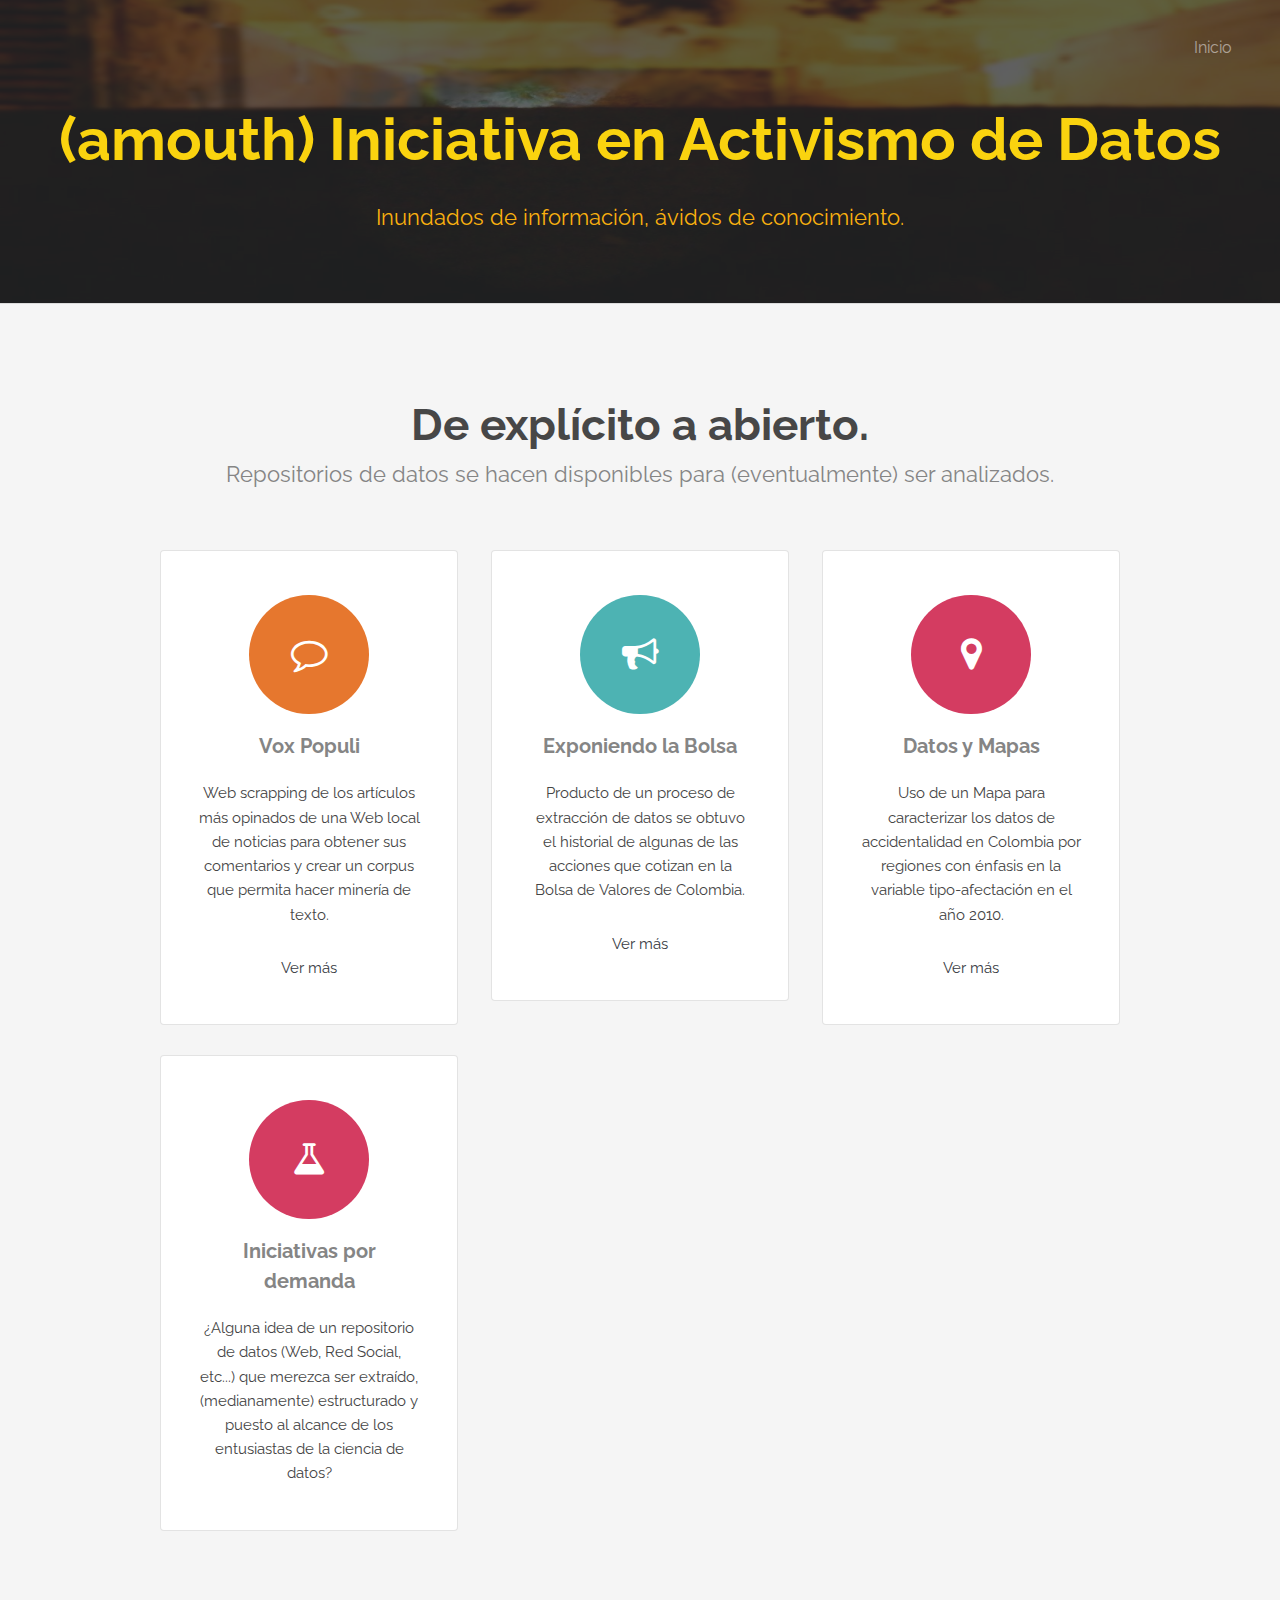
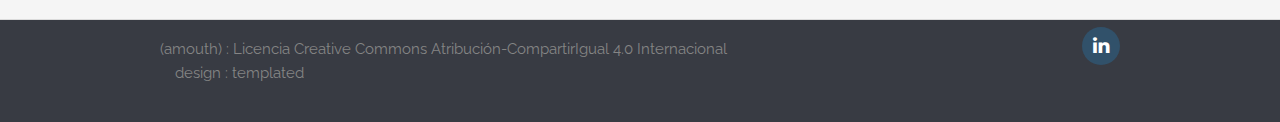
==== index.html @ d1584ab9 "third commit" ====
<!DOCTYPE html>
<!--
	Transit by TEMPLATED
	templated.co @templatedco
	Released for free under the Creative Commons Attribution 3.0 license (templated.co/license)
-->
<html lang="en">
	<head>
		<meta charset="UTF-8">
		<title>Iniciativa en Activismo de Datos</title>
		<meta http-equiv="content-type" content="text/html; charset=utf-8" />		
		<meta http-equiv="X-UA-Compatible" content="IE=edge,chrome=1" />
		<meta name="description" content="Iniciativa generadora de proyectos cuyo fin sean productos de datos abiertos (Open data)" />
		<meta name="keywords" content="" />
		<meta property="og:title" content="amouth - Iniciativa en Activismo de Datos"/>
		<meta property="og:image" content="/images/open_data.png"/>
		<meta property="og:url" content="http://amouth.insomnia247.nl"/>
		<meta property="og:description" content="Iniciativa generadora de proyectos cuyo fin sean productos de datos abiertos (Open data)"/>
		<meta name="twitter:card" content="summary"/>
		<meta name="twitter:url" content="http://amouth.insomnia247.nl"/>
		<meta name="twitter:title" content="Iniciativa Open Data (Datos abiertos)"/>
		<meta name="twitter:description" content="Iniciativa generadora de proyectos cuyo fin sean productos de datos abiertos (Open data)"/>
		<meta name="twitter:image" content="/images/open_data.png"/>		
		<!--[if lte IE 8]><script src="js/html5shiv.js"></script><![endif]-->
		<script src="js/jquery.min.js"></script>
		<script src="js/skel.min.js"></script>
		<script src="js/skel-layers.min.js"></script>
		<script src="js/init.js"></script>
		<script src="js/alert/lib/sweet-alert.min.js"></script>
		<link rel="stylesheet" type="text/css" href="js/alert/lib/sweet-alert.css"/>
		<noscript>
			<link rel="stylesheet" href="css/skel.css" />
			<link rel="stylesheet" href="css/style.css" />
			<link rel="stylesheet" href="css/style-xlarge.css" />
		</noscript>
		<script type="text/javascript">
			$(document).ready(function(){			 
				$('#boton').click(function(){				 
					$.post("mail.php", $("#mycontactform").serialize(),  function(data) { 
						swal({ title: "Atención", text: data, type: "info"});
						$("#mycontactform").trigger("reset");
					});				 
				});			 
			});
		</script>
	</head>
	<body class="landing">
		<!-- Header -->
			<header id="header">				
				<nav id="nav">
					<ul>
						<li><a href="index.html">Inicio</a></li>
						<!--li><a href="generic.html">Generic</a></li>
						<li><a href="elements.html">Elements</a></li>
						<li><a href="#" class="button special">Sign Up</a></li-->
					</ul>
				</nav>
			</header>
		<!-- Banner -->
			<section id="banner">
				<h2>(amouth) Iniciativa en Activismo de Datos</h2>
				<p>Inundados de informaci&oacute;n, &aacute;vidos de conocimiento.</p>				
			</section>

		<!-- One -->
			<section id="one" class="wrapper style1 special">
				<div class="container">
					<header class="major">
						<h2>De expl&iacute;cito a abierto.</h2>
						<p>Repositorios de datos se hacen disponibles para (eventualmente) ser analizados.</p>
					</header>
					<div class="row 150%">
						<div class="4u 12u$(medium)">
							<section class="box">
								<i class="icon big rounded color1 fa-comment-o"></i>
								<h3>Vox Populi</h3>
								<p>Web scrapping de los art&iacute;culos m&aacute;s opinados de una Web local de noticias para obtener sus comentarios y crear un corpus que permita hacer miner&iacute;a de texto.<br/></p>
								<p><a href="vox_populi.html">Ver m&aacute;s </a></p>
							</section>													
						</div>
						<div class="4u 12u$(medium)">
							<section class="box">
								<i class="icon big rounded color9 fa-bullhorn"></i>
								<h3>Exponiendo la Bolsa</h3>
								<p>Producto de un proceso de extracci&oacute;n de datos se obtuvo el historial de algunas de las acciones que cotizan en la Bolsa de Valores de Colombia.</p>
								<p><a href="bolsa_colombia.html">Ver m&aacute;s </a></p>
							</section>
						</div>						
						<div class="4u$ 12u$(medium)">
							<section class="box">
								<i class="icon big rounded color6 fa-map-marker"></i>
								<h3>Datos y Mapas</h3>
								<p>Uso de un Mapa para caracterizar los datos de accidentalidad en Colombia por regiones con &eacute;nfasis en la variable tipo-afectaci&oacute;n  en el año 2010.</p>	
								<p><a href="accidentes_2010.html">Ver m&aacute;s </a></p>							
							</section>
						</div>
						<div class="4u$ 12u$(medium)">
							<section class="box">
								<i class="icon big rounded color6 fa-flask"></i>
								<h3>Iniciativas por demanda</h3>
								<p>&iquest;Alguna idea de un repositorio de datos (Web, Red Social, etc...) que merezca ser extra&iacute;do, (medianamente) estructurado y puesto al alcance de los entusiastas de la ciencia de datos?</p>								
							</section>
						</div>
					</div>
				</div>
			</section>

					<footer id="footer">
				<div class="container">					
					<div class="row">
						<div class="8u 12u$(medium)">
							<ul class="copyright">
								<li>(amouth)&nbsp;:&nbsp;<a rel="license" href="http://creativecommons.org/licenses/by-sa/4.0/">Licencia Creative Commons Atribución-CompartirIgual 4.0 Internacional</a></li>
								<li>design&nbsp;:&nbsp;<a href="http://templated.co">templated</a></li>								
							</ul>
						</div>
						<div class="4u$ 12u$(medium)">
							<ul class="icons">								
								<li>
									<a class="icon rounded fa-linkedin" href="https://www.linkedin.com/in/amouth" target="_blank"><span class="label">LinkedIn</span></a>
								</li>
							</ul>
						</div>
					</div>
				</div>
			</footer>
			<script>
  (function(i,s,o,g,r,a,m){i['GoogleAnalyticsObject']=r;i[r]=i[r]||function(){
  (i[r].q=i[r].q||[]).push(arguments)},i[r].l=1*new Date();a=s.createElement(o),
  m=s.getElementsByTagName(o)[0];a.async=1;a.src=g;m.parentNode.insertBefore(a,m)
  })(window,document,'script','//www.google-analytics.com/analytics.js','ga');

  ga('create', 'UA-62756510-1', 'auto');
  ga('send', 'pageview');

</script>
	</body>
</html>
---- js/alert/lib/sweet-alert.css ----
.sweet-overlay{background-color:#000;-ms-filter:"progid:DXImageTransform.Microsoft.Alpha(Opacity=40)";background-color:rgba(0,0,0,.4);position:fixed;left:0;right:0;top:0;bottom:0;display:none;z-index:10000}.sweet-alert{background-color:#fff;font-family:'Open Sans','Helvetica Neue',Helvetica,Arial,sans-serif;width:478px;padding:17px;border-radius:5px;text-align:center;position:fixed;left:50%;top:50%;margin-left:-256px;margin-top:-200px;overflow:hidden;display:none;z-index:99999}@media all and (max-width:540px){.sweet-alert{width:auto;margin-left:0;margin-right:0;left:15px;right:15px}}.sweet-alert h2{color:#575757;font-size:30px;text-align:center;font-weight:600;text-transform:none;position:relative;margin:25px 0;padding:0;line-height:40px;display:block}.sweet-alert p{color:#797979;font-size:16px;font-weight:300;position:relative;text-align:inherit;float:none;margin:0;padding:0;line-height:normal}.sweet-alert button{background-color:#AEDEF4;color:#fff;border:none;box-shadow:none;font-size:17px;font-weight:500;-webkit-border-radius:4px;border-radius:5px;padding:10px 32px;margin:26px 5px 0;cursor:pointer}.sweet-alert button:focus{outline:0;box-shadow:0 0 2px rgba(128,179,235,.5),inset 0 0 0 1px rgba(0,0,0,.05)}.sweet-alert button:hover{background-color:#a1d9f2}.sweet-alert button:active{background-color:#81ccee}.sweet-alert button.cancel{background-color:#D0D0D0}.sweet-alert button.cancel:hover{background-color:#c8c8c8}.sweet-alert button.cancel:active{background-color:#b6b6b6}.sweet-alert button.cancel:focus{box-shadow:rgba(197,205,211,.8) 0 0 2px,rgba(0,0,0,.0470588) 0 0 0 1px inset!important}.sweet-alert button::-moz-focus-inner{border:0}.sweet-alert[data-has-cancel-button=false] button{box-shadow:none!important}.sweet-alert[data-has-confirm-button=false][data-has-cancel-button=false]{padding-bottom:40px}.sweet-alert .sa-icon{width:80px;height:80px;border:4px solid gray;-webkit-border-radius:40px;border-radius:50%;margin:20px auto;padding:0;position:relative;box-sizing:content-box}.sweet-alert .sa-icon.sa-error{border-color:#F27474}.sweet-alert .sa-icon.sa-error .sa-x-mark{position:relative;display:block}.sweet-alert .sa-icon.sa-error .sa-line{position:absolute;height:5px;width:47px;background-color:#F27474;display:block;top:37px;border-radius:2px}.sweet-alert .sa-icon.sa-error .sa-line.sa-left{-webkit-transform:rotate(45deg);transform:rotate(45deg);left:17px}.sweet-alert .sa-icon.sa-error .sa-line.sa-right{-webkit-transform:rotate(-45deg);transform:rotate(-45deg);right:16px}.sweet-alert .sa-icon.sa-warning{border-color:#F8BB86}.sweet-alert .sa-icon.sa-warning .sa-body{position:absolute;width:5px;height:47px;left:50%;top:10px;-webkit-border-radius:2px;border-radius:2px;margin-left:-2px;background-color:#F8BB86}.sweet-alert .sa-icon.sa-warning .sa-dot{position:absolute;width:7px;height:7px;-webkit-border-radius:50%;border-radius:50%;margin-left:-3px;left:50%;bottom:10px;background-color:#F8BB86}.sweet-alert .sa-icon.sa-info{border-color:#C9DAE1}.sweet-alert .sa-icon.sa-info::before{content:"";position:absolute;width:5px;height:29px;left:50%;bottom:17px;border-radius:2px;margin-left:-2px;background-color:#C9DAE1}.sweet-alert .sa-icon.sa-info::after{content:"";position:absolute;width:7px;height:7px;border-radius:50%;margin-left:-3px;top:19px;background-color:#C9DAE1}.sweet-alert .sa-icon.sa-success{border-color:#A5DC86}.sweet-alert .sa-icon.sa-success::after,.sweet-alert .sa-icon.sa-success::before{content:'';position:absolute;width:60px;height:120px;background:#fff;-webkit-transform:rotate(45deg);transform:rotate(45deg)}.sweet-alert .sa-icon.sa-success::before{-webkit-border-radius:120px 0 0 120px;border-radius:120px 0 0 120px;top:-7px;left:-33px;-webkit-transform:rotate(-45deg);transform:rotate(-45deg);-webkit-transform-origin:60px 60px;transform-origin:60px 60px}.sweet-alert .sa-icon.sa-success::after{-webkit-border-radius:0 120px 120px 0;border-radius:0 120px 120px 0;top:-11px;left:30px;-webkit-transform:rotate(-45deg);transform:rotate(-45deg);-webkit-transform-origin:0 60px;transform-origin:0 60px}.sweet-alert .sa-icon.sa-success .sa-placeholder{width:80px;height:80px;border:4px solid rgba(165,220,134,.2);-webkit-border-radius:40px;border-radius:50%;box-sizing:content-box;position:absolute;left:-4px;top:-4px;z-index:2}.sweet-alert .sa-icon.sa-success .sa-fix{width:5px;height:90px;background-color:#fff;position:absolute;left:28px;top:8px;z-index:1;-webkit-transform:rotate(-45deg);transform:rotate(-45deg)}.sweet-alert .sa-icon.sa-success .sa-line{height:5px;background-color:#A5DC86;display:block;border-radius:2px;position:absolute;z-index:2}.sweet-alert .sa-icon.sa-success .sa-line.sa-tip{width:25px;left:14px;top:46px;-webkit-transform:rotate(45deg);transform:rotate(45deg)}.sweet-alert .sa-icon.sa-success .sa-line.sa-long{width:47px;right:8px;top:38px;-webkit-transform:rotate(-45deg);transform:rotate(-45deg)}.sweet-alert .sa-icon.sa-custom{background-size:contain;border-radius:0;border:none;background-position:center center;background-repeat:no-repeat}@-webkit-keyframes showSweetAlert{0%{transform:scale(.7);-webkit-transform:scale(.7)}45%{transform:scale(1.05);-webkit-transform:scale(1.05)}80%{transform:scale(.95);-webkit-tranform:scale(.95)}100%{transform:scale(1);-webkit-transform:scale(1)}}@keyframes showSweetAlert{0%{transform:scale(.7);-webkit-transform:scale(.7)}45%{transform:scale(1.05);-webkit-transform:scale(1.05)}80%{transform:scale(.95);-webkit-tranform:scale(.95)}100%{transform:scale(1);-webkit-transform:scale(1)}}@-webkit-keyframes hideSweetAlert{0%{transform:scale(1);-webkit-transform:scale(1)}100%{transform:scale(.5);-webkit-transform:scale(.5)}}@keyframes hideSweetAlert{0%{transform:scale(1);-webkit-transform:scale(1)}100%{transform:scale(.5);-webkit-transform:scale(.5)}}.showSweetAlert{-webkit-animation:showSweetAlert .3s;animation:showSweetAlert .3s}.showSweetAlert[data-animation=none]{-webkit-animation:none;animation:none}.hideSweetAlert{-webkit-animation:hideSweetAlert .2s;animation:hideSweetAlert .2s}.hideSweetAlert[data-animation=none]{-webkit-animation:none;animation:none}@-webkit-keyframes animateSuccessTip{0%,54%{width:0;left:1px;top:19px}70%{width:50px;left:-8px;top:37px}84%{width:17px;left:21px;top:48px}100%{width:25px;left:14px;top:45px}}@keyframes animateSuccessTip{0%,54%{width:0;left:1px;top:19px}70%{width:50px;left:-8px;top:37px}84%{width:17px;left:21px;top:48px}100%{width:25px;left:14px;top:45px}}@-webkit-keyframes animateSuccessLong{0%,65%{width:0;right:46px;top:54px}84%{width:55px;right:0;top:35px}100%{width:47px;right:8px;top:38px}}@keyframes animateSuccessLong{0%,65%{width:0;right:46px;top:54px}84%{width:55px;right:0;top:35px}100%{width:47px;right:8px;top:38px}}@-webkit-keyframes rotatePlaceholder{0%,5%{transform:rotate(-45deg);-webkit-transform:rotate(-45deg)}100%,12%{transform:rotate(-405deg);-webkit-transform:rotate(-405deg)}}@keyframes rotatePlaceholder{0%,5%{transform:rotate(-45deg);-webkit-transform:rotate(-45deg)}100%,12%{transform:rotate(-405deg);-webkit-transform:rotate(-405deg)}}.animateSuccessTip{-webkit-animation:animateSuccessTip .75s;animation:animateSuccessTip .75s}.animateSuccessLong{-webkit-animation:animateSuccessLong .75s;animation:animateSuccessLong .75s}.sa-icon.sa-success.animate::after{-webkit-animation:rotatePlaceholder 4.25s ease-in;animation:rotatePlaceholder 4.25s ease-in}@-webkit-keyframes animateErrorIcon{0%{transform:rotateX(100deg);-webkit-transform:rotateX(100deg);opacity:0}100%{transform:rotateX(0deg);-webkit-transform:rotateX(0deg);opacity:1}}@keyframes animateErrorIcon{0%{transform:rotateX(100deg);-webkit-transform:rotateX(100deg);opacity:0}100%{transform:rotateX(0deg);-webkit-transform:rotateX(0deg);opacity:1}}.animateErrorIcon{-webkit-animation:animateErrorIcon .5s;animation:animateErrorIcon .5s}@-webkit-keyframes animateXMark{0%,50%{transform:scale(.4);-webkit-transform:scale(.4);margin-top:26px;opacity:0}80%{transform:scale(1.15);-webkit-transform:scale(1.15);margin-top:-6px}100%{transform:scale(1);-webkit-transform:scale(1);margin-top:0;opacity:1}}@keyframes animateXMark{0%,50%{transform:scale(.4);-webkit-transform:scale(.4);margin-top:26px;opacity:0}80%{transform:scale(1.15);-webkit-transform:scale(1.15);margin-top:-6px}100%{transform:scale(1);-webkit-transform:scale(1);margin-top:0;opacity:1}}.animateXMark{-webkit-animation:animateXMark .5s;animation:animateXMark .5s}@-webkit-keyframes pulseWarning{0%{border-color:#F8D486}100%{border-color:#F8BB86}}@keyframes pulseWarning{0%{border-color:#F8D486}100%{border-color:#F8BB86}}.pulseWarning{-webkit-animation:pulseWarning .75s infinite alternate;animation:pulseWarning .75s infinite alternate}@-webkit-keyframes pulseWarningIns{0%{background-color:#F8D486}100%{background-color:#F8BB86}}@keyframes pulseWarningIns{0%{background-color:#F8D486}100%{background-color:#F8BB86}}.pulseWarningIns{-webkit-animation:pulseWarningIns .75s infinite alternate;animation:pulseWarningIns .75s infinite alternate}
---- css/skel.css ----
/* Resets (http://meyerweb.com/eric/tools/css/reset/ | v2.0 | 20110126 | License: none (public domain)) */

	html,body,div,span,applet,object,iframe,h1,h2,h3,h4,h5,h6,p,blockquote,pre,a,abbr,acronym,address,big,cite,code,del,dfn,em,img,ins,kbd,q,s,samp,small,strike,strong,sub,sup,tt,var,b,u,i,center,dl,dt,dd,ol,ul,li,fieldset,form,label,legend,table,caption,tbody,tfoot,thead,tr,th,td,article,aside,canvas,details,embed,figure,figcaption,footer,header,hgroup,menu,nav,output,ruby,section,summary,time,mark,audio,video{margin:0;padding:0;border:0;font-size:100%;font:inherit;vertical-align:baseline;}article,aside,details,figcaption,figure,footer,header,hgroup,menu,nav,section{display:block;}body{line-height:1;}ol,ul{list-style:none;}blockquote,q{quotes:none;}blockquote:before,blockquote:after,q:before,q:after{content:'';content:none;}table{border-collapse:collapse;border-spacing:0;}body{-webkit-text-size-adjust:none}

/* Box Model */

	*, *:before, *:after {
		-moz-box-sizing: border-box;
		-webkit-box-sizing: border-box;
		box-sizing: border-box;
	}

/* Container */

	.container {
		margin-left: auto;
		margin-right: auto;

		/* width: (containers) */
		width: 1200px;
	}

	/* Modifiers */

		/* 125% */
			.container.\31 25\25 {
				width: 100%;

				/* max-width: (containers * 1.25) */
				max-width: 1500px;

				/* min-width: (containers) */
				min-width: 1200px;
			}

		/* 75% */
			.container.\37 5\25 {

				/* width: (containers * 0.75) */
				width: 900px;

			}

		/* 50% */
			.container.\35 0\25 {

				/* width: (containers * 0.50) */
				width: 600px;

			}

		/* 25% */
			.container.\32 5\25 {

				/* width: (containers * 0.25) */
				width: 300px;

			}

/* Grid */

	.row {
		border-bottom: solid 1px transparent;
	}

	.row > * {
		float: left;
	}

	.row:after, .row:before {
		content: '';
		display: block;
		clear: both;
		height: 0;
	}

	.row.uniform > * > :first-child {
		margin-top: 0;
	}

	.row.uniform > * > :last-child {
		margin-bottom: 0;
	}

	/* Gutters */

		/* Normal */

			.row > * {
				/* padding: (gutters.horizontal) 0 0 (gutters.vertical) */
				padding: 0 0 0 2em;
			}

			.row {
				/* margin: -(gutters.horizontal) 0 -1px -(gutters.vertical) */
				margin: 0 0 -1px -2em;
			}

			.row.uniform > * {
				/* padding: (gutters.vertical) 0 0 (gutters.vertical) */
				padding: 2em 0 0 2em;
			}

			.row.uniform {
				/* margin: -(gutters.vertical) 0 -1px -(gutters.vertical) */
				margin: -2em 0 -1px -2em;
			}

		/* 200% */

			.row.\32 00\25 > * {
				/* padding: (gutters.horizontal) 0 0 (gutters.vertical) */
				padding: 0 0 0 4em;
			}

			.row.\32 00\25 {
				/* margin: -(gutters.horizontal) 0 -1px -(gutters.vertical) */
				margin: 0 0 -1px -4em;
			}

			.row.uniform.\32 00\25 > * {
				/* padding: (gutters.vertical) 0 0 (gutters.vertical) */
				padding: 4em 0 0 4em;
			}

			.row.uniform.\32 00\25 {
				/* margin: -(gutters.vertical) 0 -1px -(gutters.vertical) */
				margin: -4em 0 -1px -4em;
			}

		/* 150% */

			.row.\31 50\25 > * {
				/* padding: (gutters.horizontal) 0 0 (gutters.vertical) */
				padding: 0 0 0 1.5em;
			}

			.row.\31 50\25 {
				/* margin: -(gutters.horizontal) 0 -1px -(gutters.vertical) */
				margin: 0 0 -1px -1.5em;
			}

			.row.uniform.\31 50\25 > * {
				/* padding: (gutters.vertical) 0 0 (gutters.vertical) */
				padding: 1.5em 0 0 1.5em;
			}

			.row.uniform.\31 50\25 {
				/* margin: -(gutters.vertical) 0 -1px -(gutters.vertical) */
				margin: -1.5em 0 -1px -1.5em;
			}

		/* 50% */

			.row.\35 0\25 > * {
				/* padding: (gutters.horizontal) 0 0 (gutters.vertical) */
				padding: 0 0 0 1em;
			}

			.row.\35 0\25 {
				/* margin: -(gutters.horizontal) 0 -1px -(gutters.vertical) */
				margin: 0 0 -1px -1em;
			}

			.row.uniform.\35 0\25 > * {
				/* padding: (gutters.vertical) 0 0 (gutters.vertical) */
				padding: 1em 0 0 1em;
			}

			.row.uniform.\35 0\25 {
				/* margin: -(gutters.vertical) 0 -1px -(gutters.vertical) */
				margin: -1em 0 -1px -1em;
			}

		/* 25% */

			.row.\32 5\25 > * {
				/* padding: (gutters.horizontal) 0 0 (gutters.vertical) */
				padding: 0 0 0 0.5em;
			}

			.row.\32 5\25 {
				/* margin: -(gutters.horizontal) 0 -1px -(gutters.vertical) */
				margin: 0 0 -1px -0.5em;
			}

			.row.uniform.\32 5\25 > * {
				/* padding: (gutters.vertical) 0 0 (gutters.vertical) */
				padding: 0.5em 0 0 0.5em;
			}

			.row.uniform.\32 5\25 {
				/* margin: -(gutters.vertical) 0 -1px -(gutters.vertical) */
				margin: -0.5em 0 -1px -0.5em;
			}

		/* 0% */

			.row.\30 \25 > * {
				padding: 0;
			}

			.row.\30 \25 {
				margin: 0 0 -1px 0;
			}

	/* Cells */

		.\31 2u, .\31 2u\24 { width: 100%; clear: none; margin-left: 0; }
		.\31 1u, .\31 1u\24 { width: 91.6666666667%; clear: none; margin-left: 0; }
		.\31 0u, .\31 0u\24 { width: 83.3333333333%; clear: none; margin-left: 0; }
		.\39 u, .\39 u\24 { width: 75%; clear: none; margin-left: 0; }
		.\38 u, .\38 u\24 { width: 66.6666666667%; clear: none; margin-left: 0; }
		.\37 u, .\37 u\24 { width: 58.3333333333%; clear: none; margin-left: 0; }
		.\36 u, .\36 u\24 { width: 50%; clear: none; margin-left: 0; }
		.\35 u, .\35 u\24 { width: 41.6666666667%; clear: none; margin-left: 0; }
		.\34 u, .\34 u\24 { width: 33.3333333333%; clear: none; margin-left: 0; }
		.\33 u, .\33 u\24 { width: 25%; clear: none; margin-left: 0; }
		.\32 u, .\32 u\24 { width: 16.6666666667%; clear: none; margin-left: 0; }
		.\31 u, .\31 u\24 { width: 8.3333333333%; clear: none; margin-left: 0; }

		.\31 2u\24 + *,
		.\31 1u\24 + *,
		.\31 0u\24 + *,
		.\39 u\24 + *,
		.\38 u\24 + *,
		.\37 u\24 + *,
		.\36 u\24 + *,
		.\35 u\24 + *,
		.\34 u\24 + *,
		.\33 u\24 + *,
		.\32 u\24 + *,
		.\31 u\24 + * {
			clear: left;
		}

		.\-11u { margin-left: 91.6666666667% }
		.\-10u { margin-left: 83.3333333333% }
		.\-9u { margin-left: 75% }
		.\-8u { margin-left: 66.6666666667% }
		.\-7u { margin-left: 58.3333333333% }
		.\-6u { margin-left: 50% }
		.\-5u { margin-left: 41.6666666667% }
		.\-4u { margin-left: 33.3333333333% }
		.\-3u { margin-left: 25% }
		.\-2u { margin-left: 16.6666666667% }
		.\-1u { margin-left: 8.3333333333% }
---- css/style.css ----
@charset "UTF-8";
@import url(font-awesome.min.css);
@import url(http://fonts.googleapis.com/css?family=Raleway:700,400);

/*
	Transit by TEMPLATED
	templated.co @templatedco
	Released for free under the Creative Commons Attribution 3.0 license (templated.co/license)
*/

/* Basic */

	body {
		background: #fff;
	}

		body.is-loading *, body.is-loading *:before, body.is-loading *:after {
			-moz-animation: none !important;
			-webkit-animation: none !important;
			-o-animation: none !important;
			-ms-animation: none !important;
			animation: none !important;
			-moz-transition: none !important;
			-webkit-transition: none !important;
			-o-transition: none !important;
			-ms-transition: none !important;
			transition: none !important;
		}

	body, input, select, textarea {
		color: #444;
		font-family: "Raleway", Helvetica, sans-serif;
		font-size: 13pt;
		font-weight: 400;
		line-height: 1.65em;
	}

	a {
		color: #383b43;
		text-decoration: none;
	}

		a:active, a:hover {
			text-decoration: underline;
		}

	strong, b {
		color: #474747;
		font-weight: 700;
	}

	em, i {
		font-style: italic;
	}

	p {
		margin: 0 0 2em 0;
	}

	h1, h2, h3, h4, h5, h6 {
		color: #474747;
		font-weight: 700;
		line-height: 1em;
		margin: 0 0 1em 0;
	}

		h1 a, h2 a, h3 a, h4 a, h5 a, h6 a {
			color: inherit;
			text-decoration: none;
		}

	h2 {
		font-size: 1.75em;
		line-height: 1.5em;
	}

	h3 {
		font-size: 1.35em;
		line-height: 1.5em;
	}

	h4 {
		font-size: 1.1em;
		line-height: 1.5em;
	}

	h5 {
		font-size: 0.9em;
		line-height: 1.5em;
	}

	h6 {
		font-size: 0.7em;
		line-height: 1.5em;
	}

	sub {
		font-size: 0.8em;
		position: relative;
		top: 0.5em;
	}

	sup {
		font-size: 0.8em;
		position: relative;
		top: -0.5em;
	}

	hr {
		border: 0;
		border-bottom: solid 1px rgba(144, 144, 144, 0.25);
		margin: 2em 0;
	}

		hr.major {
			margin: 3em 0;
		}

	blockquote {
		border-left: solid 4px rgba(144, 144, 144, 0.25);
		font-style: italic;
		margin: 0 0 2em 0;
		padding: 0.5em 0 0.5em 2em;
	}

	code {
		background: rgba(144, 144, 144, 0.075);
		border-radius: 4px;
		border: solid 1px rgba(144, 144, 144, 0.25);
		font-family: "Courier New", monospace;
		font-size: 0.9em;
		margin: 0 0.25em;
		padding: 0.25em 0.65em;
	}

	pre {
		-webkit-overflow-scrolling: touch;
		font-family: "Courier New", monospace;
		font-size: 0.9em;
		margin: 0 0 2em 0;
	}

		pre code {
			display: block;
			line-height: 1.75em;
			padding: 1em 1.5em;
			overflow-x: auto;
		}

	.align-left {
		text-align: left;
	}

	.align-center {
		text-align: center;
	}

	.align-right {
		text-align: right;
	}

/* Section/Article */

	section.special, article.special {
		text-align: center;
	}

	header p {
		color: #858585;
		position: relative;
		margin: 0 0 1.5em 0;
	}

	header h2 + p {
		font-size: 1.25em;
		margin-top: -1em;
		line-height: 1.5em;
	}

	header h3 + p {
		font-size: 1.1em;
		margin-top: -0.8em;
		line-height: 1.5em;
	}

	header h4 + p,
	header h5 + p,
	header h6 + p {
		font-size: 0.9em;
		margin-top: -0.6em;
		line-height: 1.5em;
	}

	header.major {
		text-align: center;
		margin-bottom: 4em;
	}

		header.major h2 {
			font-size: 3em;
			margin-bottom: 0.5em;
		}

		header.major p {
			font-size: 1.5em;
		}

/* Form */

	form {
		margin: 0 0 2em 0;
	}

	label {
		color: #474747;
		display: block;
		font-size: 0.9em;
		font-weight: 700;
		margin: 0 0 1em 0;
	}

	input[type="text"],
	input[type="password"],
	input[type="email"],
	select,
	textarea {
		-moz-appearance: none;
		-webkit-appearance: none;
		-o-appearance: none;
		-ms-appearance: none;
		appearance: none;
		background: rgba(144, 144, 144, 0.075);
		border-radius: 4px;
		border: none;
		color: inherit;
		display: block;
		outline: 0;
		padding: 0 1em;
		text-decoration: none;
		width: 100%;
	}

		input[type="text"]:invalid,
		input[type="password"]:invalid,
		input[type="email"]:invalid,
		select:invalid,
		textarea:invalid {
			box-shadow: none;
		}

		input[type="text"]:focus,
		input[type="password"]:focus,
		input[type="email"]:focus,
		select:focus,
		textarea:focus {
			border-color: #383b43;
			box-shadow: 0 0 0 1px #383b43;
		}

	.select-wrapper {
		text-decoration: none;
		display: block;
		position: relative;
	}

		.select-wrapper:before {
			content: "";
			-moz-osx-font-smoothing: grayscale;
			-webkit-font-smoothing: antialiased;
			font-family: FontAwesome;
			font-style: normal;
			font-weight: normal;
			text-transform: none !important;
		}

		.select-wrapper:before {
			color: rgba(144, 144, 144, 0.25);
			display: block;
			height: 2.75em;
			line-height: 2.75em;
			pointer-events: none;
			position: absolute;
			right: 0;
			text-align: center;
			top: 0;
			width: 2.75em;
		}

		.select-wrapper select::-ms-expand {
			display: none;
		}

	input[type="text"],
	input[type="password"],
	input[type="email"],
	select {
		height: 2.75em;
	}

	textarea {
		padding: 0.75em 1em;
	}

	input[type="checkbox"],
	input[type="radio"] {
		-moz-appearance: none;
		-webkit-appearance: none;
		-o-appearance: none;
		-ms-appearance: none;
		appearance: none;
		display: block;
		float: left;
		margin-right: -2em;
		opacity: 0;
		width: 1em;
		z-index: -1;
	}

		input[type="checkbox"] + label,
		input[type="radio"] + label {
			text-decoration: none;
			color: #444;
			cursor: pointer;
			display: inline-block;
			font-size: 1em;
			font-weight: 400;
			padding-left: 2.4em;
			padding-right: 0.75em;
			position: relative;
		}

			input[type="checkbox"] + label:before,
			input[type="radio"] + label:before {
				-moz-osx-font-smoothing: grayscale;
				-webkit-font-smoothing: antialiased;
				font-family: FontAwesome;
				font-style: normal;
				font-weight: normal;
				text-transform: none !important;
			}

			input[type="checkbox"] + label:before,
			input[type="radio"] + label:before {
				background: rgba(144, 144, 144, 0.075);
				border-radius: 4px;
				border: solid 1px rgba(144, 144, 144, 0.25);
				content: '';
				display: inline-block;
				height: 1.65em;
				left: 0;
				line-height: 1.58125em;
				position: absolute;
				text-align: center;
				top: 0;
				width: 1.65em;
			}

		input[type="checkbox"]:checked + label:before,
		input[type="radio"]:checked + label:before {
			background: #3cadd4;
			border-color: #3cadd4;
			color: #ffffff;
			content: '\f00c';
		}

		input[type="checkbox"]:focus + label:before,
		input[type="radio"]:focus + label:before {
			border-color: #383b43;
			box-shadow: 0 0 0 1px #383b43;
		}

	input[type="checkbox"] + label:before {
		border-radius: 4px;
	}

	input[type="radio"] + label:before {
		border-radius: 100%;
	}

	::-webkit-input-placeholder {
		color: #858585 !important;
		opacity: 1.0;
	}

	:-moz-placeholder {
		color: #858585 !important;
		opacity: 1.0;
	}

	::-moz-placeholder {
		color: #858585 !important;
		opacity: 1.0;
	}

	:-ms-input-placeholder {
		color: #858585 !important;
		opacity: 1.0;
	}

	.formerize-placeholder {
		color: #858585 !important;
		opacity: 1.0;
	}

/* Box */

	.box {
		border-radius: 4px;
		border: solid 1px rgba(144, 144, 144, 0.25);
		margin-bottom: 2em;
		padding: 1.5em;
	}

		.box > :last-child,
		.box > :last-child > :last-child,
		.box > :last-child > :last-child > :last-child {
			margin-bottom: 0;
		}

		.box.alt {
			border: 0;
			border-radius: 0;
			padding: 0;
		}

/* Icon */

	.icon {
		text-decoration: none;
		border-bottom: none;
		position: relative;
	}

		.icon:before {
			-moz-osx-font-smoothing: grayscale;
			-webkit-font-smoothing: antialiased;
			font-family: FontAwesome;
			font-style: normal;
			font-weight: normal;
			text-transform: none !important;
		}

		.icon:active, .icon:hover {
			text-decoration: none;
		}

		.icon > .label {
			display: none;
		}

		.icon.rounded {
			background-color: #383b43;
			border-radius: 100%;
			color: #ffffff;
			display: inline-block;
			height: 3.25em;
			line-height: 3.25em;
			text-align: center;
			width: 3.25em;
		}

			.icon.rounded.big {
				font-size: 2.5em;
				margin-bottom: 0.5em;
			}

			.icon.rounded.color1 {
				background-color: #E6772E;
			}

			.icon.rounded.color2 {
				background-color: #3c61d4;
			}

			.icon.rounded.color3 {
				background-color: #633cd4;
			}

			.icon.rounded.color4 {
				background-color: #af3cd4;
			}

			.icon.rounded.color5 {
				background-color: #d43cad;
			}

			.icon.rounded.color6 {
				background-color: #d43c61;
			}

			.icon.rounded.color7 {
				background-color: #d4633c;
			}

			.icon.rounded.color8 {
				background-color: #d4af3c;
			}

			.icon.rounded.color9 {
				background-color: #4DB3B3;
			}

			.icon.rounded.color10 {
				background-color: #61d43c;
			}

			.icon.rounded.fa-twitter {
				background-color: #2daae4;
			}

			.icon.rounded.fa-facebook {
				background-color: #39599f;
			}

			.icon.rounded.fa-google-plus {
				background-color: #c91e1f;
			}

			.icon.rounded.fa-dribbble {
				background-color: #c4376b;
			}

			.icon.rounded.fa-tumblr, .icon.rounded.fa-linkedin {
				background-color: #31516a;
			}

			.icon.rounded.fa-rss {
				background-color: #f2600b;
			}

/* Image */

	.image {
		border-radius: 4px;
		border: 0;
		display: inline-block;
		position: relative;
	}

		.image img {
			border-radius: 4px;
			display: block;
		}

		.image.left {
			float: left;
			padding: 0 1.5em 1em 0;
			top: 0.25em;
		}

		.image.right {
			float: right;
			padding: 0 0 1em 1.5em;
			top: 0.25em;
		}

		.image.left, .image.right {
			max-width: 40%;
		}

			.image.left img, .image.right img {
				width: 100%;
			}

		.image.fit {
			display: block;
			margin: 0 0 2em 0;
			width: 100%;
		}

			.image.fit img {
				width: 100%;
			}

/* List */

	ol {
		list-style: decimal;
		margin: 0 0 2em 0;
		padding-left: 1.25em;
	}

		ol li {
			padding-left: 0.25em;
		}

	ul {
		list-style: disc;
		margin: 0 0 2em 0;
		padding-left: 1em;
	}

		ul li {
			padding-left: 0.5em;
		}

		ul.alt {
			list-style: none;
			padding-left: 0;
		}

			ul.alt li {
				border-top: solid 1px rgba(144, 144, 144, 0.25);
				padding: 0.5em 0;
			}

				ul.alt li:first-child {
					border-top: 0;
					padding-top: 0;
				}

		ul.unstyled {
			list-style: none;
			padding-left: 0;
		}

			ul.unstyled li {
				padding: 0.4em 0;
			}

		ul.icons {
			cursor: default;
			list-style: none;
			padding-left: 0;
		}

			ul.icons li {
				display: inline-block;
				padding: 0 1em 0 0;
			}

				ul.icons li:last-child {
					padding-right: 0;
				}

				ul.icons li .icon:before {
					font-size: 2em;
				}

		ul.actions {
			cursor: default;
			list-style: none;
			padding-left: 0;
		}

			ul.actions li {
				display: inline-block;
				padding: 0 1em 0 0;
				vertical-align: middle;
			}

				ul.actions li:last-child {
					padding-right: 0;
				}

			ul.actions.small li {
				padding: 0 0.5em 0 0;
			}

			ul.actions.vertical li {
				display: block;
				padding: 1em 0 0 0;
			}

				ul.actions.vertical li:first-child {
					padding-top: 0;
				}

				ul.actions.vertical li > * {
					margin-bottom: 0;
				}

			ul.actions.vertical.small li {
				padding: 0.5em 0 0 0;
			}

				ul.actions.vertical.small li:first-child {
					padding-top: 0;
				}

			ul.actions.fit {
				display: table;
				margin-left: -1em;
				padding: 0;
				table-layout: fixed;
				width: calc(100% + 1em);
			}

				ul.actions.fit li {
					display: table-cell;
					padding: 0 0 0 1em;
				}

					ul.actions.fit li > * {
						margin-bottom: 0;
					}

				ul.actions.fit.small {
					margin-left: -0.5em;
					width: calc(100% + 0.5em);
				}

					ul.actions.fit.small li {
						padding: 0 0 0 0.5em;
					}

	dl {
		margin: 0 0 2em 0;
	}

/* Table */

	.table-wrapper {
		-webkit-overflow-scrolling: touch;
		overflow-x: auto;
	}

	table {
		margin: 0 0 2em 0;
		width: 100%;
	}

		table tbody tr {
			border: solid 1px rgba(144, 144, 144, 0.25);
			border-left: 0;
			border-right: 0;
		}

			table tbody tr:nth-child(2n + 1) {
				background-color: rgba(144, 144, 144, 0.075);
			}

		table td {
			padding: 0.75em 0.75em;
		}

		table th {
			color: #474747;
			font-size: 0.9em;
			font-weight: 700;
			padding: 0 0.75em 0.75em 0.75em;
			text-align: left;
		}

		table thead {
			border-bottom: solid 2px rgba(144, 144, 144, 0.25);
		}

		table tfoot {
			border-top: solid 2px rgba(144, 144, 144, 0.25);
		}

		table.alt {
			border-collapse: separate;
		}

			table.alt tbody tr td {
				border: solid 1px rgba(144, 144, 144, 0.25);
				border-left-width: 0;
				border-top-width: 0;
			}

				table.alt tbody tr td:first-child {
					border-left-width: 1px;
				}

			table.alt tbody tr:first-child td {
				border-top-width: 1px;
			}

			table.alt thead {
				border-bottom: 0;
			}

			table.alt tfoot {
				border-top: 0;
			}

/* Button */

	input[type="submit"],
	input[type="reset"],
	input[type="button"],
	.button {
		-moz-appearance: none;
		-webkit-appearance: none;
		-o-appearance: none;
		-ms-appearance: none;
		appearance: none;
		-moz-transition: background-color 0.2s ease-in-out, color 0.2s ease-in-out;
		-webkit-transition: background-color 0.2s ease-in-out, color 0.2s ease-in-out;
		-o-transition: background-color 0.2s ease-in-out, color 0.2s ease-in-out;
		-ms-transition: background-color 0.2s ease-in-out, color 0.2s ease-in-out;
		transition: background-color 0.2s ease-in-out, color 0.2s ease-in-out;
		background-color: #3cadd4;
		border-radius: 30px;
		border: 0;
		color: #ffffff !important;
		cursor: pointer;
		display: inline-block;
		font-weight: 400;
		height: 2.85em;
		line-height: 2.95em;
		padding: 0 2em;
		text-align: center;
		text-decoration: none;
		white-space: nowrap;
	}

		input[type="submit"]:hover,
		input[type="reset"]:hover,
		input[type="button"]:hover,
		.button:hover {
			background-color: #51b6d9;
			text-decoration: none;
		}

		input[type="submit"]:active,
		input[type="reset"]:active,
		input[type="button"]:active,
		.button:active {
			background-color: #2da2ca;
			text-decoration: none;
		}

		input[type="submit"].icon,
		input[type="reset"].icon,
		input[type="button"].icon,
		.button.icon {
			padding-left: 1.35em;
		}

			input[type="submit"].icon:before,
			input[type="reset"].icon:before,
			input[type="button"].icon:before,
			.button.icon:before {
				margin-right: 0.5em;
			}

		input[type="submit"].fit,
		input[type="reset"].fit,
		input[type="button"].fit,
		.button.fit {
			display: block;
			margin: 0 0 1em 0;
			width: 100%;
		}

		input[type="submit"].small,
		input[type="reset"].small,
		input[type="button"].small,
		.button.small {
			font-size: 0.8em;
		}

		input[type="submit"].big,
		input[type="reset"].big,
		input[type="button"].big,
		.button.big {
			font-size: 1.35em;
		}

		input[type="submit"].alt,
		input[type="reset"].alt,
		input[type="button"].alt,
		.button.alt {
			background-color: transparent;
			box-shadow: inset 0 0 0 2px rgba(144, 144, 144, 0.25);
			color: #474747 !important;
		}

			input[type="submit"].alt:hover,
			input[type="reset"].alt:hover,
			input[type="button"].alt:hover,
			.button.alt:hover {
				background-color: rgba(144, 144, 144, 0.075);
			}

			input[type="submit"].alt:active,
			input[type="reset"].alt:active,
			input[type="button"].alt:active,
			.button.alt:active {
				background-color: rgba(144, 144, 144, 0.2);
			}

			input[type="submit"].alt.icon:before,
			input[type="reset"].alt.icon:before,
			input[type="button"].alt.icon:before,
			.button.alt.icon:before {
				color: #858585;
			}

		input[type="submit"].special,
		input[type="reset"].special,
		input[type="button"].special,
		.button.special {
			background-color: #383b43;
			color: #ffffff !important;
		}

			input[type="submit"].special:hover,
			input[type="reset"].special:hover,
			input[type="button"].special:hover,
			.button.special:hover {
				background-color: #444751;
			}

			input[type="submit"].special:active,
			input[type="reset"].special:active,
			input[type="button"].special:active,
			.button.special:active {
				background-color: #2c2f35;
			}

		input[type="submit"].disabled, input[type="submit"]:disabled,
		input[type="reset"].disabled,
		input[type="reset"]:disabled,
		input[type="button"].disabled,
		input[type="button"]:disabled,
		.button.disabled,
		.button:disabled {
			background-color: #444 !important;
			box-shadow: inset 0 -0.15em 0 0 rgba(0, 0, 0, 0.15);
			color: #fff !important;
			cursor: default;
			opacity: 0.25;
		}

/* Header */

	body.landing #header {
		background-color: transparent;
		left: 0;
		position: absolute;
		top: 0;
	}

		body.landing #header nav a {
			color: rgba(255, 255, 255, 0.5);
		}

	#header {
		background-color: #383b43;
		color: #ffffff;
		cursor: default;
		font-size: 1.1em;
		height: 6em;
		line-height: 6em;
		width: 100%;
		z-index: 10000;
	}

		#header h1 {
			color: #ffffff;
			height: inherit;
			left: 3em;
			line-height: inherit;
			margin: 0;
			padding: 0;
			position: absolute;
		}

			#header h1 a {
				font-size: 1.25em;
			}

		#header nav {
			height: inherit;
			line-height: inherit;
			position: absolute;
			right: 3em;
			vertical-align: middle;
		}

			#header nav > ul {
				list-style: none;
				margin: 0;
				padding-left: 0;
			}

				#header nav > ul > li {
					border-radius: 4px;
					display: inline-block;
					margin-left: 2em;
					padding-left: 0;
				}

					#header nav > ul > li a {
						-moz-transition: color 0.2s ease-in-out;
						-webkit-transition: color 0.2s ease-in-out;
						-o-transition: color 0.2s ease-in-out;
						-ms-transition: color 0.2s ease-in-out;
						transition: color 0.2s ease-in-out;
						color: #cdced0;
						display: inline-block;
						text-decoration: none;
					}

						#header nav > ul > li a:active, #header nav > ul > li a:hover {
							color: #ffffff;
						}

					#header nav > ul > li:first-child {
						margin-left: 0;
					}

					#header nav > ul > li .button {
						background-color: #fff;
						color: #444 !important;
						height: 2.25em;
						line-height: 2.25em;
						margin-bottom: 0;
						padding: 0 1em;
						position: relative;
						top: -0.075em;
						vertical-align: middle;
					}

		#header .container {
			position: relative;
		}

			#header .container h1 {
				left: 0;
			}

			#header .container nav {
				right: 0;
			}

/* Banner */

	#banner {
		background-image: url(../images/dark_tint.png), url(../images/1680.jpg);
		background-position: center center;
		background-size: cover;
		color: #FAB00F;
		padding: 7em 0em 5em;
		text-align: center;
	}

		#banner :last-child {
			margin-bottom: 0;
		}

		#banner h2 {
			color: #FAD30F;
			font-size: 4em;
			line-height: 1.25em;
			margin: 0 0 0.5em 0;
			padding: 0;
		}

		#banner p {
			font-size: 1.5em;
			margin-bottom: 1.75em;
		}

/* Wrapper */

	.wrapper {
		padding: 6em 0em 4em;
		/* Style 1 Wrapper */
		/* Style 2 Wrapper */
		/* Style 3 Wrapper */
	}

		.wrapper.style1 {
			background-color: #F5F5F5;
			border-bottom: 1px solid rgba(144, 144, 144, 0.25);
			border-top: 1px solid rgba(144, 144, 144, 0.25);
		}

			.wrapper.style1 .box {
				background-color: #fff;
				padding: 3em 2.5em;
			}

				.wrapper.style1 .box h2, .wrapper.style1 .box h3, .wrapper.style1 .box h4, .wrapper.style1 .box h5, .wrapper.style1 .box h6 {
					color: #858585;
				}

		.wrapper.style2 .profiles {
			border-bottom: 1px solid rgba(144, 144, 144, 0.25);
			border-top: 1px solid rgba(144, 144, 144, 0.25);
			margin-bottom: 4em;
			padding-top: 4em;
		}

		.wrapper.style2 .profile {
			margin-bottom: 2em;
			text-align: left;
		}

			.wrapper.style2 .profile img {
				border-radius: 50%;
				float: left;
				margin-bottom: 1em;
				margin-right: 1em;
			}

			.wrapper.style2 .profile h4 {
				margin-bottom: 0;
				margin-top: 1em;
			}

		.wrapper.style2 footer {
			margin-left: auto;
			margin-right: auto;
			width: 70%;
		}

			.wrapper.style2 footer p {
				margin-bottom: 3em;
			}

		.wrapper.style3 {
			background-color: #F2C249;
			color: #ffffff;
		}

			.wrapper.style3 h2, .wrapper.style3 h3, .wrapper.style3 p {
				color: #ffffff;
			}

			.wrapper.style3 input[type="text"],
			.wrapper.style3 input[type="password"],
			.wrapper.style3 input[type="email"],
			.wrapper.style3 select,
			.wrapper.style3 textarea {
				background-color: #fff;
				color: #444;
			}

/* Footer */

	#footer {
		background: #383b43;
		padding: 0.50em 0em 0.50em;
	}

		#footer h2, #footer h3, #footer h4 {
			color: #ffffff;
		}

		#footer p, #footer a, #footer li {
			color: #cdced0;
		}

		#footer .links {
			border-bottom: 1px solid rgba(144, 144, 144, 0.25);
			margin-bottom: 4em;
			padding-bottom: 1em;
		}

		#footer .copyright {
			margin-top: 0.65em;
			padding: 0;
		}

			#footer .copyright li {
				color: #858585;
				display: inline-block;
				list-style: none;
				margin-left: 0.5em;
				padding-left: 0.5em;
			}

				#footer .copyright li:first-child {
					margin-left: 0;
					padding-left: 0;
				}

			#footer .copyright a {
				color: #858585;
			}

		#footer .icons {
			text-align: right;
		}

		#footer a.icon {
			color: #ffffff;
			font-size: 0.65em;
			height: 4em;
			line-height: 4em;
			width: 4em;
			cursor: pointer;
		}

/* Grid Demo */

	.grid-demo {
		display: block;
		margin: 0 0 2em 0;
	}

		.grid-demo span {
			background: #8d93a0;
			border-radius: 4px;
			color: rgba(0, 0, 0, 0.25);
			display: block;
			font-weight: 700;
			height: 2.75em;
			line-height: 2.75em;
			text-align: center;
		}

		.grid-demo .row.flush > div span {
			border-radius: 0;
		}

		.grid-demo .row.flush > div:first-child span {
			border-radius: 4px 0 0 4px;
		}

		.grid-demo .row.flush > div:last-child span {
			border-radius: 0 4px 4px 0;
		}
		
		/*grsaphosc*/
		
		.axis text {
  font: 12px sans-serif;
}

.axis path,
.axis line {
  fill: none;
  stroke: #000;
  shape-rendering: crispEdges;
}

.bar_causa {
  fill: #E0834C;
  fill-opacity: .9;
}

.bar_indi {
  fill: #E76518;
  fill-opacity: .9;
}

.bar_efec {
  fill: #D5560A;
  fill-opacity: .9;
}

.y.axis path {
  display: none;
}

label {
  position: absolute;
  top: 10px;
  right: 10px;
}

/*heat*/
rect.bordered {
        stroke: #E6E6E6;
        stroke-width:2px;   
      }

      text.mono {
        font-size: 9pt;
        font-family: Consolas, courier;
        fill: #aaa;
      }

      text.axis-workweek {
        fill: #000;
      }

      text.axis-worktime {
        fill: #000;
      }
/**/

/*Bolsa*/
path { 
    stroke: #FD8820;
    stroke-width: 2;
    fill: none;
}

.axisb path,
.axisb line {
    fill: none;
    stroke: grey;
    stroke-width: 1;
    shape-rendering: crispEdges;
}

/**

/*mapa*/
.departamento path { 
    stroke: #0080ff;
    stroke-width: 2;
    fill: none;
}
.mpio-borde {
  fill: none;
  stroke: #fff;
  stroke-linejoin: round;
  stroke-width: 0.5;}
.depto-borde {
  stroke: #0080ff;
    stroke-width: 1;
    fill: none;
  fill: none;
  stroke: #fff;
  stroke-linejoin: round;
  stroke-width: 1;}
.mpio {fill: #555;}

/*tooltip*/
.d3-tip {
  line-height: 1;
  font-weight: bold;
  padding: 12px;
  background: rgba(150, 146, 146, 0.8);
  color: #fff;
  border-radius: 2px;
}

/* Creates a small triangle extender for the tooltip */
.d3-tip:after {
  box-sizing: border-box;
  display: inline;
  font-size: 10px;
  width: 100%;
  line-height: 1;
  color: #FAD30F;
  /*color: rgba(0, 0, 0, 0.8);*/
  content: "\25BC";
  position: absolute;
  text-align: center;
}

/* Style northward tooltips differently */
.d3-tip.n:after {
  margin: -1px 0 0 0;
  top: 100%;
  left: 0;
}
---- css/style-xlarge.css ----
/*
	Transit by TEMPLATED
	templated.co @templatedco
	Released for free under the Creative Commons Attribution 3.0 license (templated.co/license)
*/

/* Basic */

	body, input, select, textarea {
		font-size: 11pt;
	}
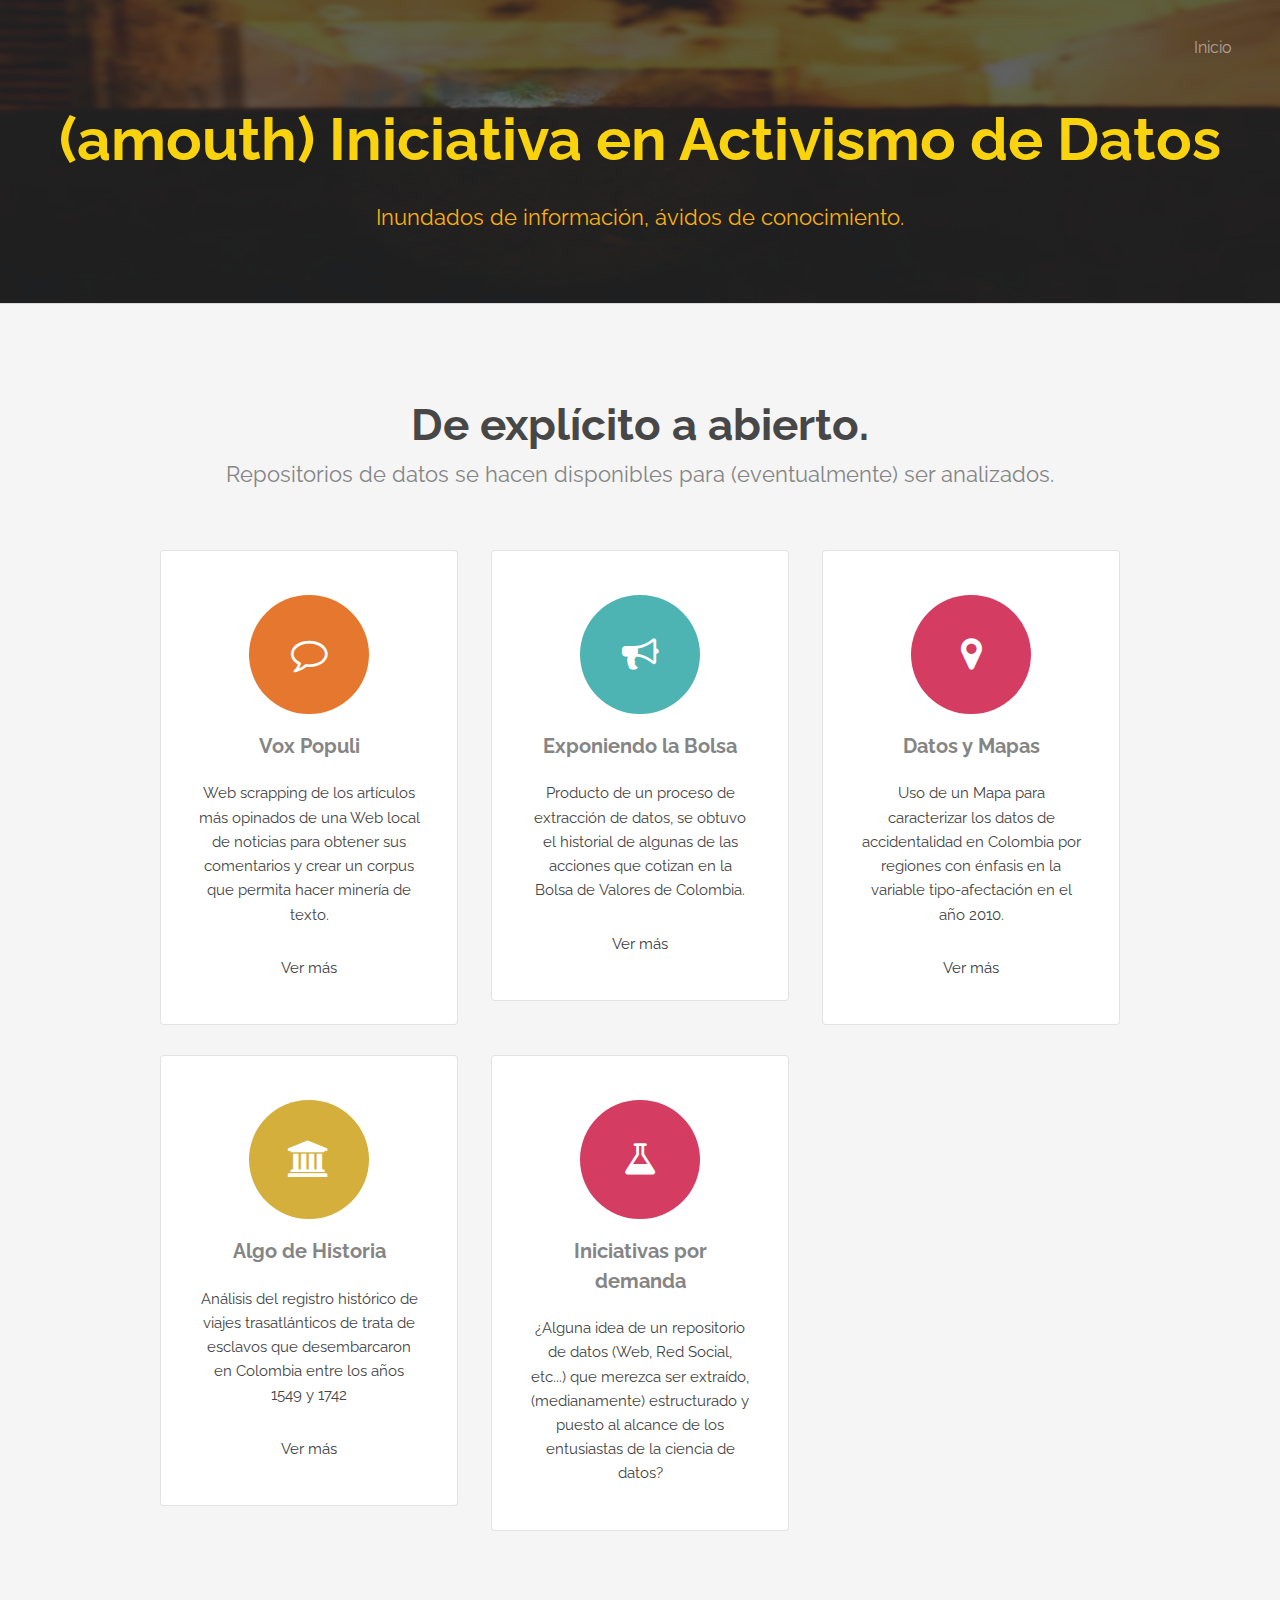
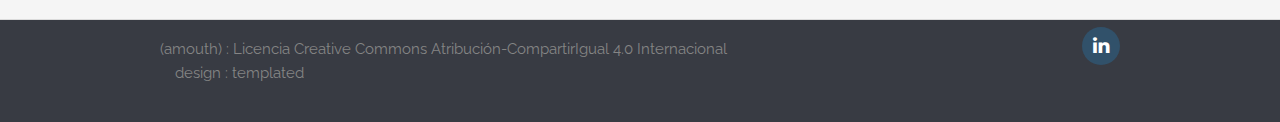
==== commit 4c5cf215: "retoques en eel inicio post trata2" ====
--- a/index.html
+++ b/index.html
@@ -82,7 +82,7 @@
 							<section class="box">
 								<i class="icon big rounded color9 fa-bullhorn"></i>
 								<h3>Exponiendo la Bolsa</h3>
-								<p>Producto de un proceso de extracci&oacute;n de datos se obtuvo el historial de algunas de las acciones que cotizan en la Bolsa de Valores de Colombia.</p>
+								<p>Producto de un proceso de extracci&oacute;n de datos, se obtuvo el historial de algunas de las acciones que cotizan en la Bolsa de Valores de Colombia.</p>
 								<p><a href="bolsa_colombia.html">Ver m&aacute;s </a></p>
 							</section>
 						</div>						
@@ -92,6 +92,16 @@
 								<h3>Datos y Mapas</h3>
 								<p>Uso de un Mapa para caracterizar los datos de accidentalidad en Colombia por regiones con &eacute;nfasis en la variable tipo-afectaci&oacute;n  en el año 2010.</p>	
 								<p><a href="accidentes_2010.html">Ver m&aacute;s </a></p>							
+							</section>
+						</div>
+					</div>
+					<div class="row 150%">					
+						<div class="4u 12u$(medium)">
+							<section class="box">
+								<i class="icon big rounded color8 fa-university"></i>
+								<h3>Algo de Historia</h3>
+								<p>Análisis del registro histórico de viajes trasatlánticos de trata de esclavos que desembarcaron en Colombia entre los años 1549 y 1742</p>	
+								<p><a href="trata_esclavos.html">Ver m&aacute;s </a></p>							
 							</section>
 						</div>
 						<div class="4u$ 12u$(medium)">
@@ -105,7 +115,12 @@
 				</div>
 			</section>
 
-					<footer id="footer">
+		<!-- Two -->			
+
+		<!-- Three -->			
+
+		<!-- Footer -->
+			<footer id="footer">
 				<div class="container">					
 					<div class="row">
 						<div class="8u 12u$(medium)">
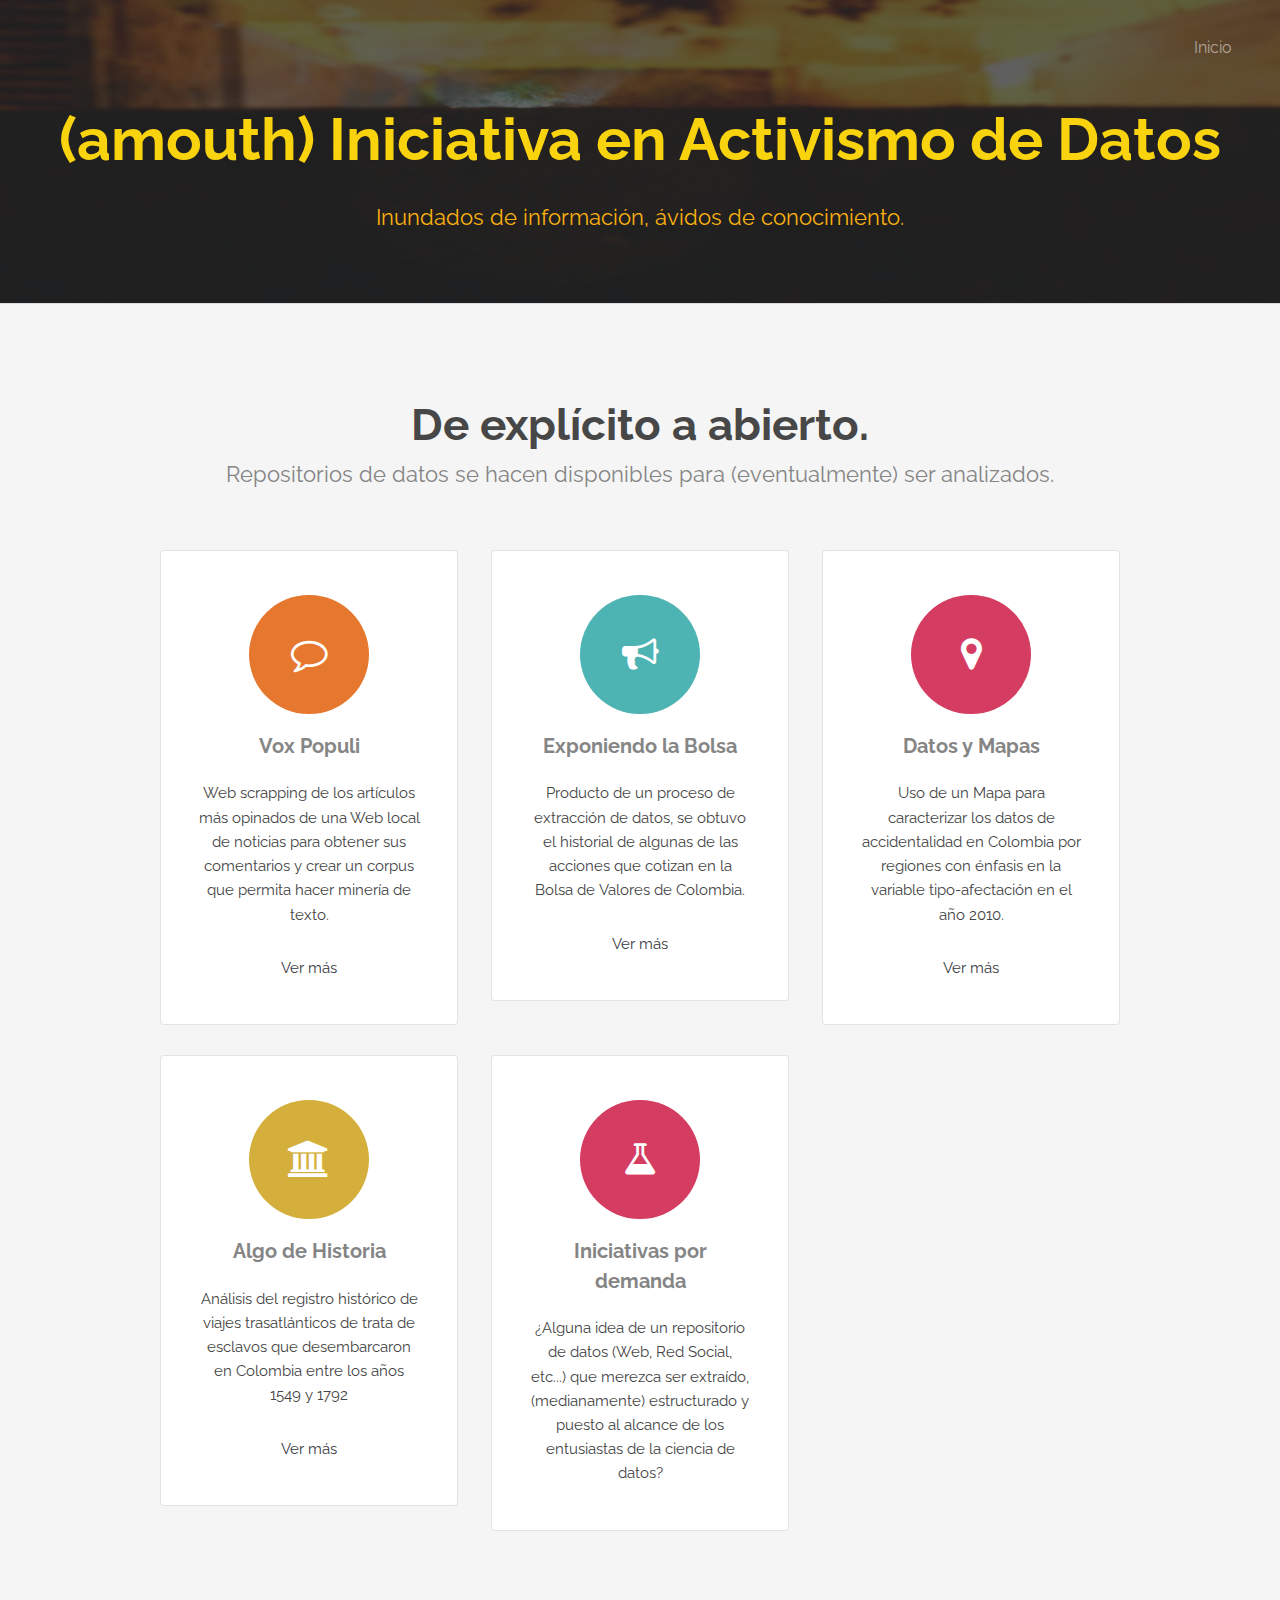
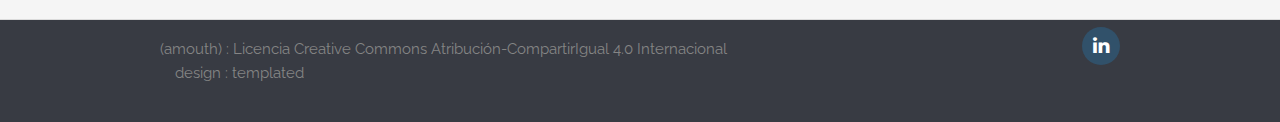
==== commit c78b0de9: "correcion año" ====
--- a/index.html
+++ b/index.html
@@ -100,7 +100,7 @@
 							<section class="box">
 								<i class="icon big rounded color8 fa-university"></i>
 								<h3>Algo de Historia</h3>
-								<p>Análisis del registro histórico de viajes trasatlánticos de trata de esclavos que desembarcaron en Colombia entre los años 1549 y 1742</p>	
+								<p>Análisis del registro histórico de viajes trasatlánticos de trata de esclavos que desembarcaron en Colombia entre los años 1549 y 1792</p>	
 								<p><a href="trata_esclavos.html">Ver m&aacute;s </a></p>							
 							</section>
 						</div>
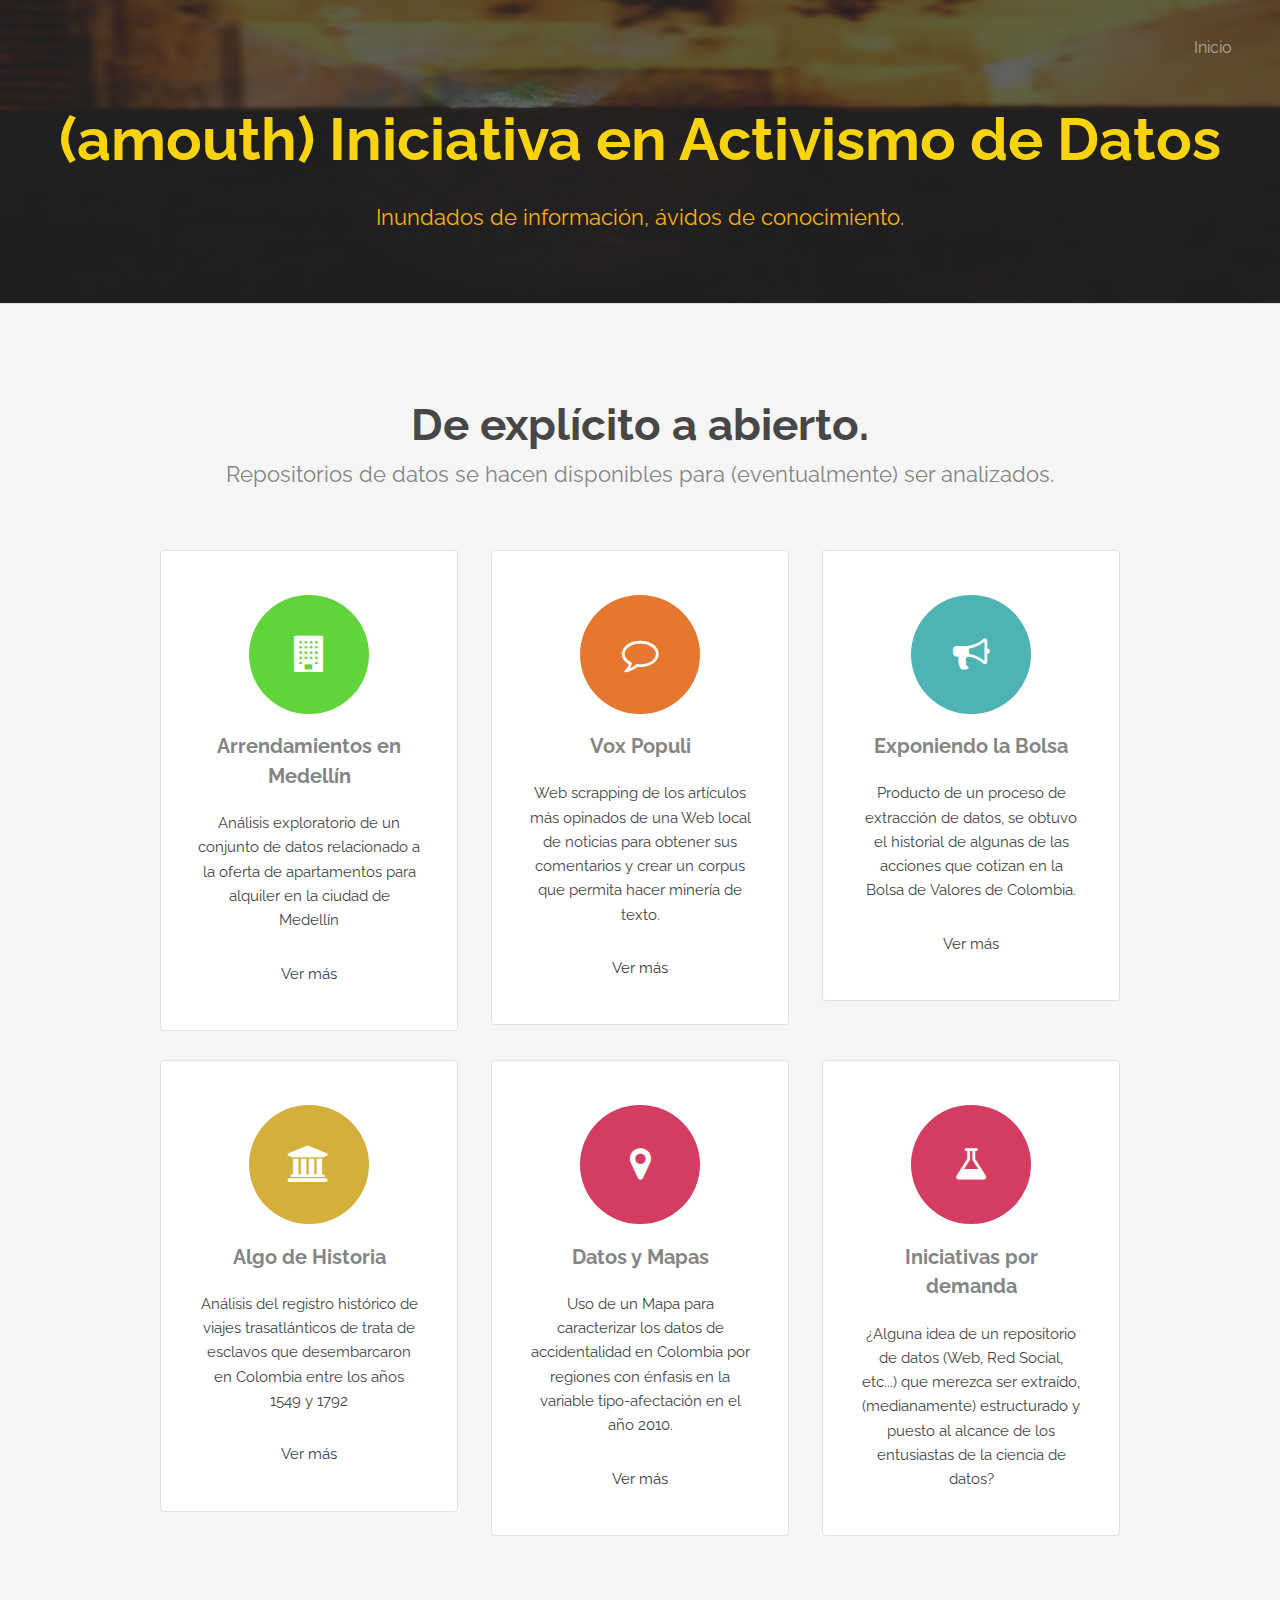
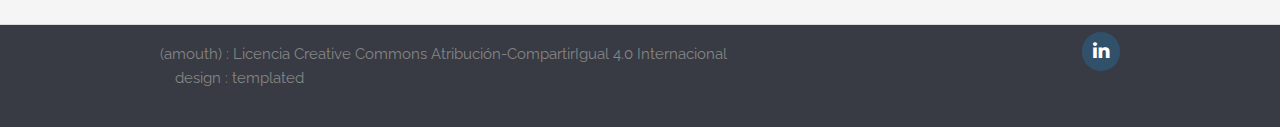
==== commit 24bf992f: "nuevo post arrendamientos en medellín" ====
--- a/index.html
+++ b/index.html
@@ -72,6 +72,14 @@
 					<div class="row 150%">
 						<div class="4u 12u$(medium)">
 							<section class="box">
+								<i class="icon big rounded color10 far fa-building"></i>
+								<h3>Arrendamientos en Medell&iacute;n</h3>
+								<p>An&aacute;lisis exploratorio de un conjunto de datos relacionado a la oferta de apartamentos para alquiler en la ciudad de Medell&iacute;n</p>	
+								<p><a href="renta_medellin.html">Ver m&aacute;s </a></p>							
+							</section>
+						</div>	
+						<div class="4u 12u$(medium)">
+							<section class="box">
 								<i class="icon big rounded color1 fa-comment-o"></i>
 								<h3>Vox Populi</h3>
 								<p>Web scrapping de los art&iacute;culos m&aacute;s opinados de una Web local de noticias para obtener sus comentarios y crear un corpus que permita hacer miner&iacute;a de texto.<br/></p>
@@ -86,14 +94,6 @@
 								<p><a href="bolsa_colombia.html">Ver m&aacute;s </a></p>
 							</section>
 						</div>						
-						<div class="4u$ 12u$(medium)">
-							<section class="box">
-								<i class="icon big rounded color6 fa-map-marker"></i>
-								<h3>Datos y Mapas</h3>
-								<p>Uso de un Mapa para caracterizar los datos de accidentalidad en Colombia por regiones con &eacute;nfasis en la variable tipo-afectaci&oacute;n  en el año 2010.</p>	
-								<p><a href="accidentes_2010.html">Ver m&aacute;s </a></p>							
-							</section>
-						</div>
 					</div>
 					<div class="row 150%">					
 						<div class="4u 12u$(medium)">
@@ -102,6 +102,14 @@
 								<h3>Algo de Historia</h3>
 								<p>Análisis del registro histórico de viajes trasatlánticos de trata de esclavos que desembarcaron en Colombia entre los años 1549 y 1792</p>	
 								<p><a href="trata_esclavos.html">Ver m&aacute;s </a></p>							
+							</section>
+						</div>
+						<div class="4u 12u$(medium)">
+							<section class="box">
+								<i class="icon big rounded color6 fa-map-marker"></i>
+								<h3>Datos y Mapas</h3>
+								<p>Uso de un Mapa para caracterizar los datos de accidentalidad en Colombia por regiones con &eacute;nfasis en la variable tipo-afectaci&oacute;n  en el año 2010.</p>	
+								<p><a href="accidentes_2010.html">Ver m&aacute;s </a></p>							
 							</section>
 						</div>
 						<div class="4u$ 12u$(medium)">
--- a/css/style.css
+++ b/css/style.css
@@ -9,6 +9,8 @@
 */
 
 /* Basic */
+
+	
 
 	body {
 		background: #fff;
@@ -82,6 +84,7 @@
 	h4 {
 		font-size: 1.1em;
 		line-height: 1.5em;
+		margin-top: 1.1em;
 	}
 
 	h5 {
@@ -1346,4 +1349,13 @@
   left: 0;
 }
 
-
+.pseu_row {
+    margin: 6px 0 -1px -2em;
+}
+
+.pseu_row {
+    border-bottom: solid 1px;
+	border-color: #8080803d	;
+}
+
+
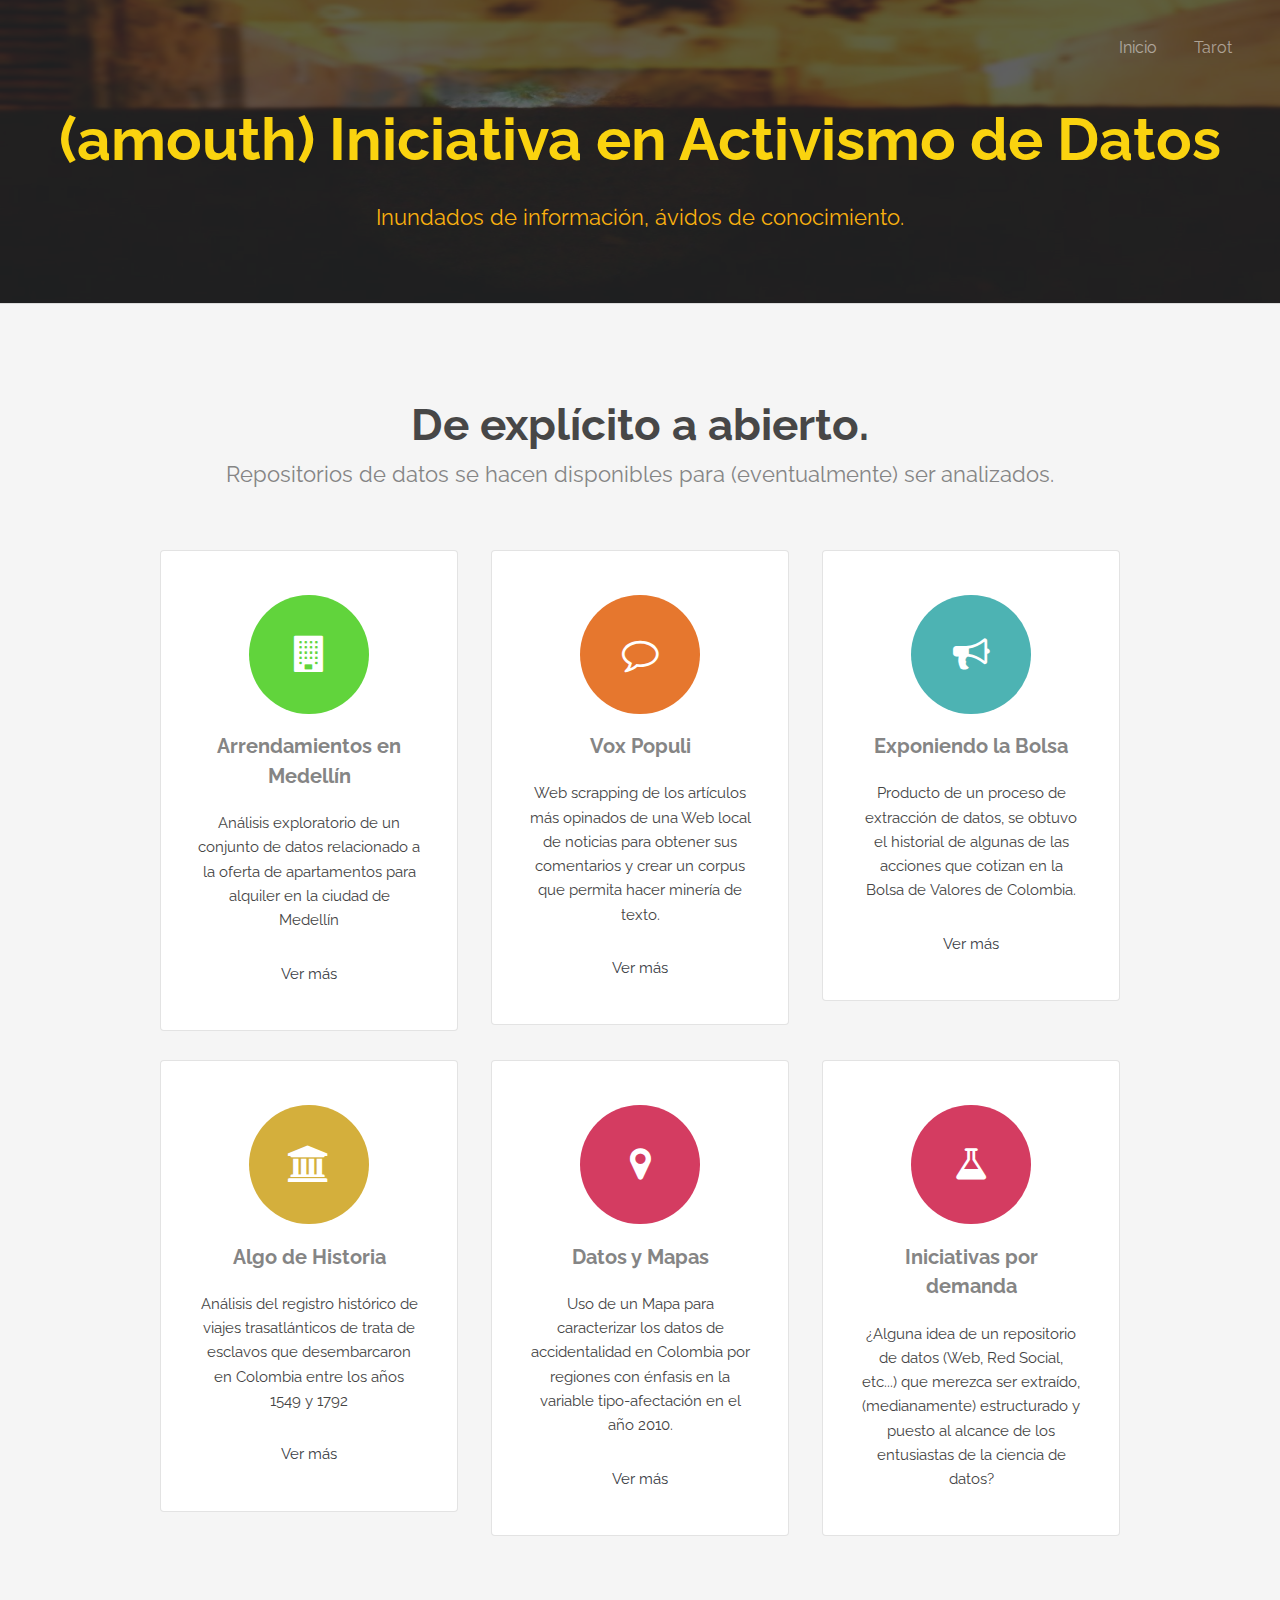
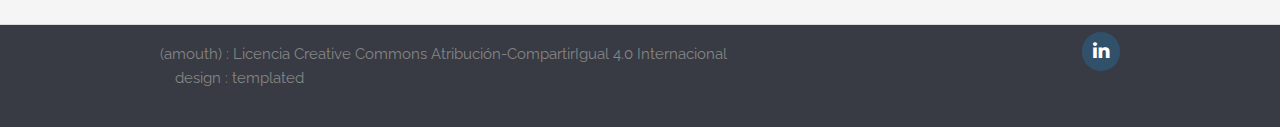
==== commit b9c3002d: "tarot development" ====
--- a/index.html
+++ b/index.html
@@ -14,10 +14,10 @@
 		<meta name="keywords" content="" />
 		<meta property="og:title" content="amouth - Iniciativa en Activismo de Datos"/>
 		<meta property="og:image" content="/images/open_data.png"/>
-		<meta property="og:url" content="http://amouth.insomnia247.nl"/>
+		<meta property="og:url" content="https://ruedakax.github.io"/>
 		<meta property="og:description" content="Iniciativa generadora de proyectos cuyo fin sean productos de datos abiertos (Open data)"/>
 		<meta name="twitter:card" content="summary"/>
-		<meta name="twitter:url" content="http://amouth.insomnia247.nl"/>
+		<meta name="twitter:url" content="https://ruedakax.github.io/"/>
 		<meta name="twitter:title" content="Iniciativa Open Data (Datos abiertos)"/>
 		<meta name="twitter:description" content="Iniciativa generadora de proyectos cuyo fin sean productos de datos abiertos (Open data)"/>
 		<meta name="twitter:image" content="/images/open_data.png"/>		
@@ -50,13 +50,14 @@
 				<nav id="nav">
 					<ul>
 						<li><a href="index.html">Inicio</a></li>
-						<!--li><a href="generic.html">Generic</a></li>
-						<li><a href="elements.html">Elements</a></li>
+						<li><a href="./tarot/index.html">Tarot</a></li>
+						<!--li><a href="elements.html">Elements</a></li>
 						<li><a href="#" class="button special">Sign Up</a></li-->
 					</ul>
 				</nav>
 			</header>
 		<!-- Banner -->
+	
 			<section id="banner">
 				<h2>(amouth) Iniciativa en Activismo de Datos</h2>
 				<p>Inundados de informaci&oacute;n, &aacute;vidos de conocimiento.</p>				
--- a/css/style.css
+++ b/css/style.css
@@ -1,6 +1,6 @@
 @charset "UTF-8";
 @import url(font-awesome.min.css);
-@import url(http://fonts.googleapis.com/css?family=Raleway:700,400);
+@import url(https://fonts.googleapis.com/css?family=Raleway:700,400);
 
 /*
 	Transit by TEMPLATED
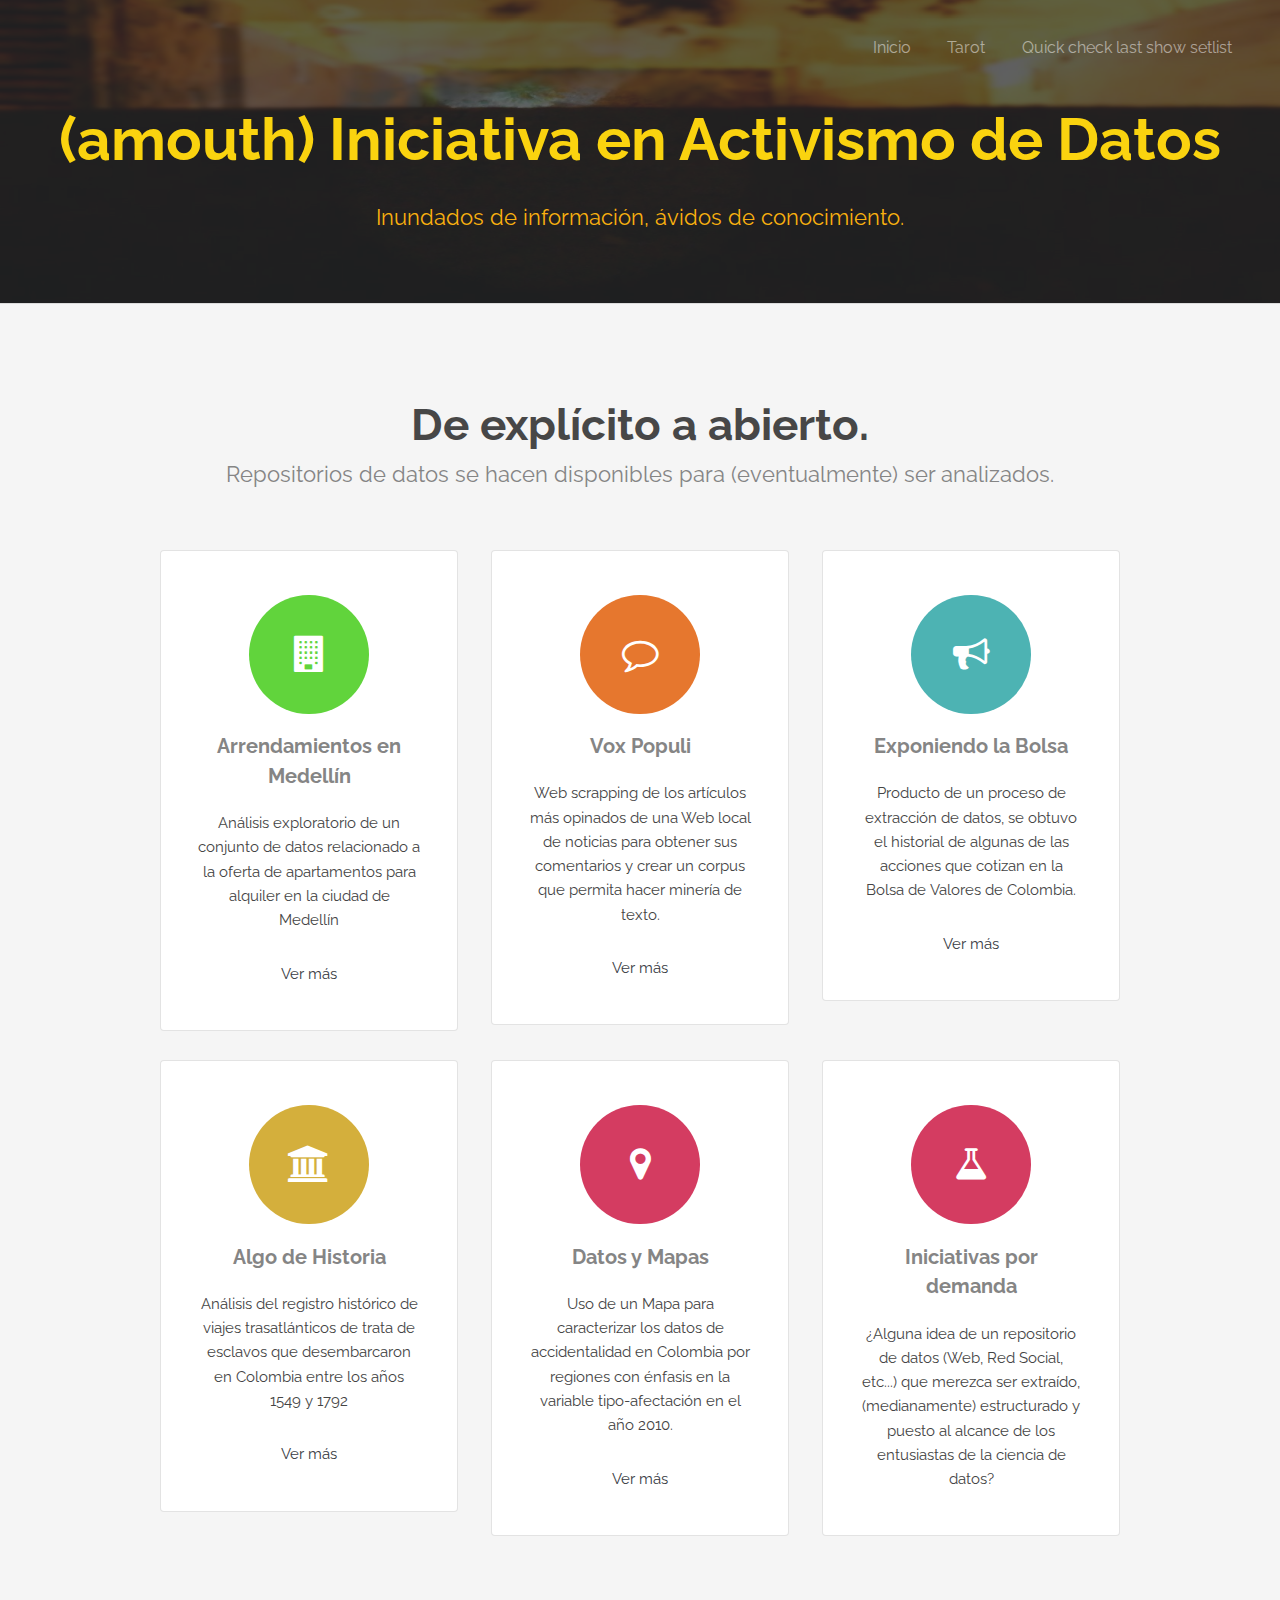
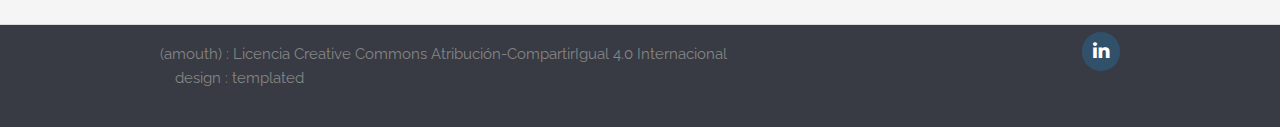
==== commit cd6de9af: "Update index.html" ====
--- a/index.html
+++ b/index.html
@@ -51,8 +51,8 @@
 					<ul>
 						<li><a href="index.html">Inicio</a></li>
 						<li><a href="./tarot/index.html">Tarot</a></li>
-						<!--li><a href="elements.html">Elements</a></li>
-						<li><a href="#" class="button special">Sign Up</a></li-->
+						<li><a href="https://ruedakax.github.io/soundsxpected/">Quick check last show setlist</a></li>
+						<!--li><a href="#" class="button special">Sign Up</a></li-->
 					</ul>
 				</nav>
 			</header>
@@ -159,4 +159,4 @@
 
 </script>
 	</body>
-</html>+</html>
